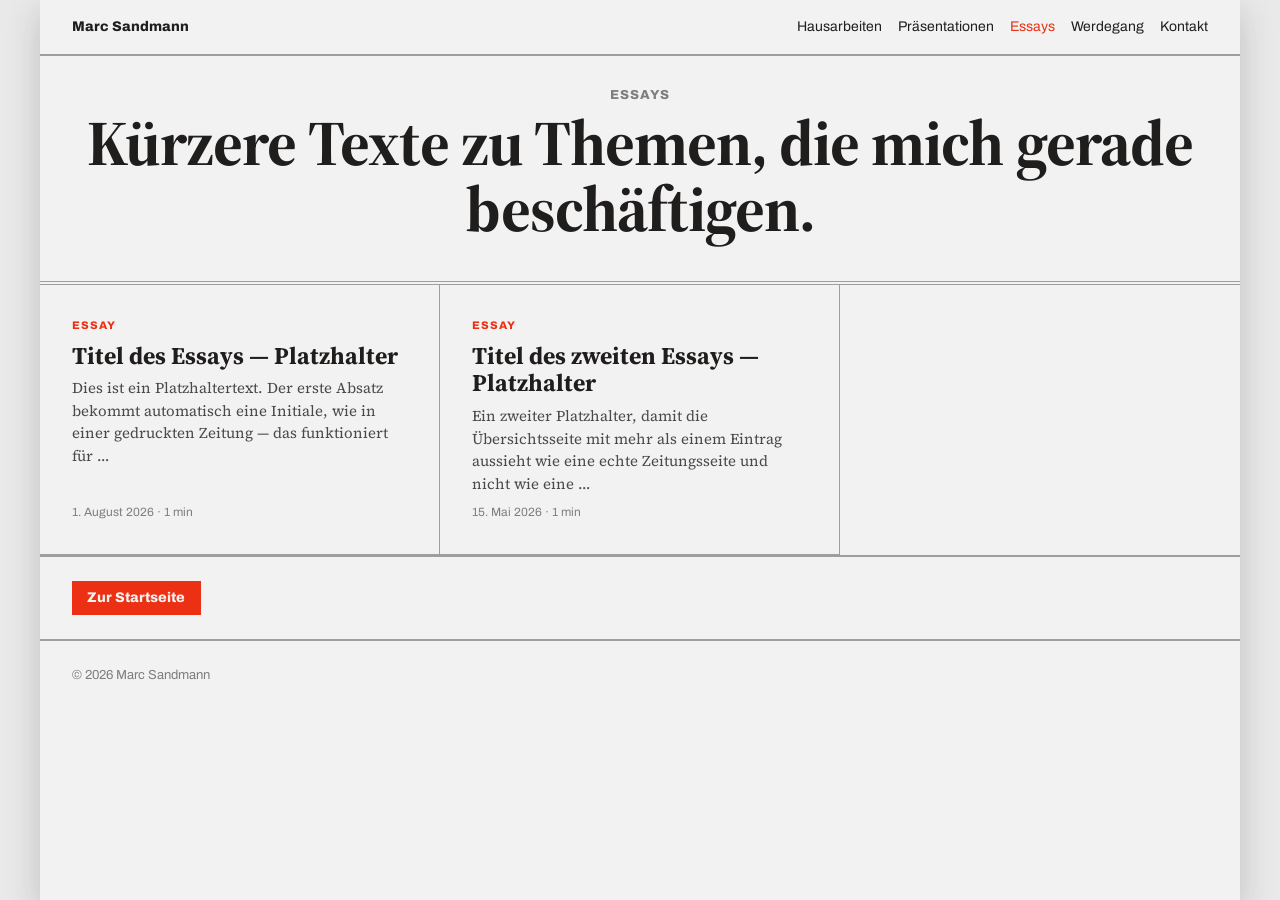
==== essays.html @ b4d4c127 "Initial version of the personal portfolio website Static site with Hausarbeiten register, Präsentati" ====
<!DOCTYPE html>
<html lang="de">
<head>
<meta charset="utf-8">
<meta name="viewport" content="width=device-width, initial-scale=1">
<title>Essays — Marc Sandmann</title>
<meta name="description" content="Kürzere Texte zu Themen, die mich gerade beschäftigen.">
<link rel="stylesheet" href="styles.css">
<link rel="stylesheet" href="site.css">
<link rel="stylesheet" href="newspaper.css">
</head>
<body>
<div class="page-shell">
  <nav class="nav">
    <a class="nav-brand" href="index.html" style="text-decoration:none">Marc Sandmann</a>
    <a href="hausarbeiten.html">Hausarbeiten</a>
    <a href="praesentationen.html">Präsentationen</a>
    <a href="essays.html" aria-current="page">Essays</a>
    <a href="index.html#werdegang">Werdegang</a>
    <a href="kontakt.html">Kontakt</a>
  </nav>

  <header class="hero newspaper-masthead">
    <h6 class="text-muted">Essays</h6>
    <h1>Kürzere Texte zu Themen, die mich gerade beschäftigen.</h1>
  </header>

  <section class="teaser-grid">
    <a class="teaser" href="essays/platzhalter-eins.html">
      <span class="teaser-kicker">Essay</span>
      <h2>Titel des Essays — Platzhalter</h2>
      <p>Dies ist ein Platzhaltertext. Der erste Absatz bekommt automatisch eine Initiale, wie in einer gedruckten Zeitung — das funktioniert für …</p>
      <span class="teaser-meta text-muted">1. August 2026 · 1 min</span>
    </a>
    <a class="teaser" href="essays/platzhalter-zwei.html">
      <span class="teaser-kicker">Essay</span>
      <h2>Titel des zweiten Essays — Platzhalter</h2>
      <p>Ein zweiter Platzhalter, damit die Übersichtsseite mit mehr als einem Eintrag aussieht wie eine echte Zeitungsseite und nicht wie eine …</p>
      <span class="teaser-meta text-muted">15. Mai 2026 · 1 min</span>
    </a>
  </section>

  <div class="register-footer">
    <a class="btn btn-primary" href="index.html">Zur Startseite</a>
  </div>

  <footer class="site-footer text-muted">
    © 2026 Marc Sandmann
  </footer>

</div>
</body>
</html>
---- styles.css ----
/* Modernist — design-system tokens and component classes. This file is the source of truth for the system's look; retune it here and see readme.md. */
@import url('https://fonts.googleapis.com/css2?family=Archivo:wght@400;600;800&display=swap');

:root {
  --color-bg: #f3f2f2;
  --color-surface: #eae9e9;
  --color-text: #201e1d;
  --color-accent: #ec3013;
  --color-accent-2: #e15b47;
  --color-divider: color-mix(in srgb, #201e1d 40%, transparent);

  /* Tonal ramps — generated in OKLCH on one shared lightness scale, so the
     same step of any role matches the others in visual value. */
  --color-neutral-100: #f8f4f4;
  --color-neutral-200: #eae7e7;
  --color-neutral-300: #d7d3d3;
  --color-neutral-400: #bab6b6;
  --color-neutral-500: #9b9797;
  --color-neutral-600: #7d7979;
  --color-neutral-700: #605d5d;
  --color-neutral-800: #444141;
  --color-neutral-900: #2d2b2b;

  --color-accent-100: #fff2ef;
  --color-accent-200: #ffe0d9;
  --color-accent-300: #ffc4b8;
  --color-accent-400: #ff9783;
  --color-accent-500: #ff563c;
  --color-accent-600: #dd2b0f;
  --color-accent-700: #ae1800;
  --color-accent-800: #7c1405;
  --color-accent-900: #4d170e;

  --color-accent-2-100: #fff2ef;
  --color-accent-2-200: #ffe0da;
  --color-accent-2-300: #ffc4b9;
  --color-accent-2-400: #ff9784;
  --color-accent-2-500: #ef6853;
  --color-accent-2-600: #c94b39;
  --color-accent-2-700: #9e3526;
  --color-accent-2-800: #71261b;
  --color-accent-2-900: #471d16;

  --font-heading: "Archivo", system-ui, sans-serif;
  --font-heading-weight: 800;
  --font-body: "Archivo", system-ui, sans-serif;

  --space-1: 4.0px;
  --space-2: 8.0px;
  --space-3: 12.0px;
  --space-4: 16.0px;
  --space-6: 24.0px;
  --space-8: 32.0px;

  --radius-sm: 0px;
  --radius-md: 0px;
  --radius-lg: 0px;

  /* Elevation — derived from the ground: soft ink-tinted shadows on a
     light theme, a hairline edge + ambient darkness on a dark one. */
  --shadow-sm: 0 1px 2px color-mix(in srgb, #2d2b2b 14%, transparent);
  --shadow-md: 0 3px 10px color-mix(in srgb, #2d2b2b 16%, transparent);
  --shadow-lg: 0 12px 32px color-mix(in srgb, #2d2b2b 22%, transparent);
}

body {
  background: var(--color-bg);
  color: var(--color-text);
  font-family: var(--font-body);
}
h1, h2, h3, h4 { font-family: var(--font-heading); font-weight: var(--font-heading-weight); }

.grayscale{filter:grayscale(1) contrast(1.08)}

/* ══════════════════════════════════════════════════════════════════════════
   Components — built with the tokens above. Plain CSS
   on plain HTML: no JavaScript, no build step. Each class is documented in
   readme.md and demonstrated in foundations/ and components/.
   ══════════════════════════════════════════════════════════════════════ */

*, *::before, *::after { box-sizing: border-box; }
body { margin: 0; font-size: 15px; line-height: 1.55; font-weight: 400; }
h1, h2, h3, h4, h5, h6 {
  font-family: var(--font-heading); font-weight: var(--font-heading-weight);
  line-height: 1.12; letter-spacing: -0.015em; margin: 0 0 var(--space-2);
}
h1 { font-size: 42px; }
h2 { font-size: 32px; }
h3 { font-size: 25px; }
h4 { font-size: 20px; }
h5 { font-size: 16px; }
h6 { font-size: 13px; }
h6 { letter-spacing: 0.08em; text-transform: uppercase; }
p { margin: 0 0 var(--space-3); }
a { color: var(--color-accent); text-underline-offset: 3px; }
img { display: block; max-width: 100%; }
figure { margin: 0; }
figcaption {
  font-size: 11px; margin-top: var(--space-1);
  color: color-mix(in srgb, var(--color-text) 55%, transparent);
}
.text-muted { color: color-mix(in srgb, var(--color-text) 55%, transparent); }
:focus { outline: none; }
:focus-visible { outline: 2px solid var(--color-accent); outline-offset: 2px; }
::selection { background: color-mix(in srgb, var(--color-accent) 30%, transparent); }

/* — rules — */
.hr {
  height: 2px; border: 0; margin: var(--space-4) 0;
  background: var(--color-divider);
}

/* — buttons — */
.btn {
  display: inline-flex; align-items: center; justify-content: center; gap: 6px;
  cursor: pointer; text-decoration: none;
  font-family: var(--font-heading); font-weight: var(--font-heading-weight);
  font-size: 14px; line-height: 1.2; color: var(--color-text);
  background: transparent; border: 1px solid transparent;
  padding: var(--space-2) calc(var(--space-3) * 1.2);
  border-radius: var(--radius-md);
}
.btn svg { display: block; }
.btn:disabled { opacity: 0.45; cursor: not-allowed; }
.btn-primary { background: var(--color-accent); color: var(--color-bg); }
.btn-primary:hover { background: var(--color-accent-600); }
.btn-primary:active { background: var(--color-accent-700); }
.btn-secondary { border-color: var(--color-divider); }
.btn-secondary:hover { background: color-mix(in srgb, var(--color-text) 7%, transparent); }
.btn-secondary:active { background: color-mix(in srgb, var(--color-text) 14%, transparent); }
.btn-ghost { color: var(--color-accent); padding-inline: var(--space-1); }
.btn-ghost:hover { background: color-mix(in srgb, var(--color-accent) 10%, transparent); }
.btn-ghost:active { background: color-mix(in srgb, var(--color-accent) 18%, transparent); }
.btn-icon { width: 36px; height: 36px; padding: 0; }
.btn-block { width: 100%; margin-top: var(--space-2); justify-content: flex-start; text-align: left; }

/* — forms — */
.field > label {
  display: block; font-size: 12px; margin-bottom: 5px;
  color: color-mix(in srgb, var(--color-text) 70%, transparent);
}
.input {
  width: 100%; min-height: 36px; padding: 6px 10px; font: inherit;
  font-size: 14px; color: var(--color-text); caret-color: var(--color-accent);
  background: var(--color-surface);
  border: 1px solid var(--color-divider); border-radius: var(--radius-md);
}
.input:hover { border-color: color-mix(in srgb, var(--color-text) 45%, transparent); }
.input:focus-visible { border-color: var(--color-accent); outline-offset: 0; }
textarea.input { min-height: 90px; resize: vertical; }
.radio { display: inline-flex; align-items: center; gap: 8px; cursor: pointer; font-size: 14px; }
.radio input, .seg-opt input {
  position: absolute; opacity: 0; width: 0; height: 0; pointer-events: none;
}
.radio .dot {
  width: 16px; height: 16px; flex: none; border-radius: 50%;
  border: 1.5px solid var(--color-divider);
}
.radio:hover .dot { border-color: var(--color-accent); }
.radio input:checked + .dot {
  border-color: var(--color-accent); background: var(--color-accent);
  box-shadow: inset 0 0 0 4px var(--color-bg);
}
.radio input:focus-visible + .dot { outline: 2px solid var(--color-accent); outline-offset: 2px; }
.seg {
  display: inline-flex; overflow: hidden;
  border: 1px solid var(--color-divider); border-radius: var(--radius-md);
}
.seg-opt {
  display: inline-flex; align-items: center; gap: 6px;
  padding: 7px 12px; font-size: 13px; cursor: pointer;
}
.seg-opt + .seg-opt { border-left: 1px solid var(--color-divider); }
.seg-opt:has(input:checked) { background: var(--color-accent); color: var(--color-bg); }
.seg-opt:not(:has(input:checked)):hover { background: color-mix(in srgb, var(--color-text) 7%, transparent); }
.seg-opt:has(input:focus-visible) { outline: 2px solid var(--color-accent); outline-offset: -2px; }

/* — cards — */
.card {
  display: flex; flex-direction: column; gap: var(--space-2);
  padding: var(--space-3); border-radius: var(--radius-md); background: var(--color-surface);
}
.card-kicker { font-size: 10px; letter-spacing: 0.1em; text-transform: uppercase; color: var(--color-accent); }
.card-title {
  font-family: var(--font-heading); font-weight: var(--font-heading-weight);
  font-size: 17px; line-height: 1.2;
}
.card-body { margin: 0; font-size: 13px; opacity: 0.8; flex: 1; }
.card-meta {
  display: flex; align-items: center; gap: 6px; font-size: 11px;
  color: color-mix(in srgb, var(--color-text) 50%, transparent);
}
.elev-sm { box-shadow: var(--shadow-sm); }
.elev-md { box-shadow: var(--shadow-md); }
.elev-lg { box-shadow: var(--shadow-lg); }

/* — tags — */
.tag {
  display: inline-flex; align-items: center; font-size: 11px;
  letter-spacing: 0.02em; padding: 3px 10px;
  border-radius: calc(var(--radius-md) * 0.75);
}
.tag-accent { background: var(--color-accent-100); color: var(--color-accent-800); }
.tag-accent-2 { background: var(--color-accent-2-100); color: var(--color-accent-2-800); }
.tag-neutral { background: var(--color-neutral-100); color: var(--color-neutral-800); }
.tag-outline { border: 1px solid var(--color-accent); color: var(--color-accent); }

/* — navigation — */
.nav {
  display: flex; align-items: center; gap: var(--space-4);
  padding: var(--space-3) var(--space-4);
  border-bottom: 2px solid var(--color-divider);
}
.nav-brand {
  font-family: var(--font-heading); font-weight: var(--font-heading-weight);
  font-size: 18px; margin-right: auto;
}
.nav a { color: inherit; text-decoration: none; font-size: 14px; }
.nav a:hover, .nav a[aria-current='page'] { color: var(--color-accent); }

/* — tables — */
.table { width: 100%; border-collapse: collapse; font-size: 14px; }
.table th {
  text-align: left; font-size: 11px; letter-spacing: 0.08em; text-transform: uppercase;
  color: color-mix(in srgb, var(--color-text) 60%, transparent);
  padding: var(--space-2); border-bottom: 2px solid var(--color-divider);
}
.table td {
  padding: var(--space-2);
  border-bottom: 1px solid var(--color-divider);
}
.table tbody tr:hover { background: color-mix(in srgb, var(--color-text) 4%, transparent); }

/* — dialog — */
.dialog-backdrop {
  position: fixed; inset: 0; display: grid; place-items: center;
  padding: var(--space-4);
  background: color-mix(in srgb, var(--color-neutral-900) 50%, transparent);
}
.dialog {
  width: min(440px, 100%); display: flex; flex-direction: column; gap: var(--space-3);
  padding: var(--space-4); border-radius: var(--radius-lg);
  background: var(--color-surface); box-shadow: var(--shadow-lg);
}
.dialog-title {
  font-family: var(--font-heading); font-weight: var(--font-heading-weight);
  font-size: 20px;
}
.dialog-body { font-size: 14px; opacity: 0.85; }
.dialog-actions { display: flex; justify-content: flex-end; gap: var(--space-2); margin-top: var(--space-2); }
---- site.css ----
/* Site-Layout — baut auf styles.css (Designsystem) auf. Enthält nur
   Seitenstruktur, die kein Teil des Komponentensystems ist. */

body {
  background: var(--color-surface);
}

.page-shell {
  max-width: 1200px;
  margin: 0 auto;
  background: var(--color-bg);
  box-shadow: var(--shadow-lg);
  min-height: 100vh;
}

.page-shell .nav {
  padding: var(--space-4) var(--space-8);
}

/* — Hero — */
.hero {
  padding: var(--space-8) var(--space-8) var(--space-6);
  border-bottom: 2px solid var(--color-divider);
}
.hero-eyebrow { margin: 0 0 var(--space-3); }
.hero h1 {
  font-size: clamp(32px, 5vw, 64px);
  line-height: 1.02;
  max-width: 22ch;
  margin: 0 0 var(--space-4);
}
.hero p {
  max-width: 60ch;
  font-size: 16px;
  margin: 0;
}

/* — Verteiler (drei Spalten) — */
.distributor {
  display: grid;
  grid-template-columns: repeat(3, 1fr);
  border-bottom: 2px solid var(--color-divider);
}
.distributor-col {
  padding: var(--space-8);
  border-right: 2px solid var(--color-divider);
  display: flex;
  flex-direction: column;
  gap: var(--space-4);
}
.distributor-col:last-child { border-right: none; }
.distributor-col-head {
  display: flex;
  align-items: baseline;
  justify-content: space-between;
}
.distributor-col-head h3 { margin: 0; }

/* — Eintragsliste (geteilt von Startseite & Registerseiten) — */
.entry-list { display: flex; flex-direction: column; }
.entry {
  display: block;
  padding: var(--space-3) 0;
  border-top: 1px solid var(--color-divider);
  text-decoration: none;
  color: var(--color-text);
  font-family: var(--font-heading);
  font-weight: 800;
  font-size: 15px;
}
.entry-meta {
  display: block;
  font-family: var(--font-body);
  font-weight: 400;
  font-size: 13px;
  margin-top: 2px;
}

/* — Werdegang / Stationen (reine Namensliste, ohne Datum/Rolle) — */
.werdegang {
  display: grid;
  grid-template-columns: 220px 1fr;
  border-bottom: 2px solid var(--color-divider);
}
.werdegang-label { padding: var(--space-8); border-right: 2px solid var(--color-divider); }
.werdegang-label h6 { margin: 0 0 var(--space-2); }
.stations {
  display: grid;
  grid-template-columns: repeat(4, 1fr);
}
.station {
  padding: var(--space-6) var(--space-8);
  border-right: 1px solid var(--color-divider);
  border-bottom: 1px solid var(--color-divider);
  font-family: var(--font-heading);
  font-weight: 800;
  font-size: 15px;
  display: flex;
  align-items: center;
}
.stations .station:nth-child(4n) { border-right: none; }
.stations .station:nth-child(n+5) { border-bottom: none; }

/* — Kontakt-Banner — */
.contact-banner {
  background: var(--color-accent);
  color: var(--color-bg);
  padding: var(--space-8);
  display: flex;
  align-items: flex-end;
  justify-content: space-between;
  gap: var(--space-8);
  flex-wrap: wrap;
}
.contact-banner h2 {
  margin: 0;
  font-size: clamp(24px, 4vw, 40px);
  max-width: 24ch;
  line-height: 1.05;
  color: inherit;
}
.contact-banner a {
  font-family: var(--font-heading);
  font-weight: 800;
  font-size: 16px;
  color: var(--color-bg);
  text-decoration: none;
  border-bottom: 2px solid var(--color-bg);
  white-space: nowrap;
}

/* — Registerkopf (Titel + Kennzahlen) — */
.register-header {
  display: grid;
  grid-template-columns: 2fr 1fr;
  border-bottom: 2px solid var(--color-divider);
}
.register-intro { padding: var(--space-8); border-right: 2px solid var(--color-divider); }
.register-intro h1 { font-size: clamp(28px, 4vw, 52px); max-width: 20ch; margin: 0 0 var(--space-4); }
.register-intro p { max-width: 52ch; margin: 0; font-size: 16px; }
.register-stats { padding: var(--space-8); display: flex; flex-direction: column; justify-content: flex-end; gap: var(--space-2); }
.register-stat {
  display: flex; justify-content: space-between;
  border-bottom: 1px solid var(--color-divider);
  padding-bottom: 6px; font-size: 14px;
}
.register-stat:last-child { border-bottom: none; padding-bottom: 0; }

.register-footer {
  padding: var(--space-6) var(--space-8);
  border-top: 2px solid var(--color-divider);
  display: flex; justify-content: space-between; align-items: center;
  flex-wrap: wrap; gap: var(--space-3);
}

/* — Downloadbereich (Präsentationen) — */
.download-grid {
  display: grid;
  grid-template-columns: repeat(2, 1fr);
  border-bottom: 2px solid var(--color-divider);
}
.download-card {
  padding: var(--space-8);
  border-right: 1px solid var(--color-divider);
  border-bottom: 1px solid var(--color-divider);
  display: flex;
  align-items: center;
  justify-content: space-between;
  gap: var(--space-4);
}
.download-card:nth-child(2n) { border-right: none; }
.download-card-title {
  font-family: var(--font-heading);
  font-weight: 800;
  font-size: 16px;
}
.download-empty {
  padding: var(--space-8);
  font-size: 14px;
  color: color-mix(in srgb, var(--color-text) 55%, transparent);
}
.download-empty code {
  background: var(--color-surface);
  padding: 2px 6px;
  font-size: 13px;
}

/* — Kontaktseite — */
.contact-page { padding: var(--space-8); display: flex; flex-direction: column; gap: var(--space-6); max-width: 60ch; }
.contact-fields { display: grid; grid-template-columns: repeat(2, 1fr); gap: var(--space-6); }
.contact-field h6 { margin: 0 0 var(--space-1); }

footer.site-footer {
  padding: var(--space-6) var(--space-8);
  border-top: 2px solid var(--color-divider);
  font-size: 13px;
}

/* — Responsive — */
@media (max-width: 900px) {
  .distributor { grid-template-columns: 1fr; }
  .distributor-col { border-right: none; border-bottom: 2px solid var(--color-divider); }
  .distributor-col:last-child { border-bottom: none; }
  .werdegang { grid-template-columns: 1fr; }
  .werdegang-label { border-right: none; border-bottom: 2px solid var(--color-divider); }
  .stations { grid-template-columns: repeat(2, 1fr); }
  .stations .station { border-right: 1px solid var(--color-divider); }
  .stations .station:nth-child(2n) { border-right: none; }
  .stations .station:nth-child(n+7) { border-bottom: none; }
  .register-header { grid-template-columns: 1fr; }
  .register-intro { border-right: none; border-bottom: 2px solid var(--color-divider); }
  .download-grid { grid-template-columns: 1fr; }
  .download-card { border-right: none; }
  .contact-fields { grid-template-columns: 1fr; }
}

@media (max-width: 640px) {
  .page-shell .nav { flex-wrap: wrap; row-gap: var(--space-2); }
  .hero, .register-intro, .register-stats, .distributor-col, .werdegang-label, .station, .contact-banner, .contact-page, .download-card, .download-empty {
    padding: var(--space-6) var(--space-4);
  }
  .stations { grid-template-columns: 1fr; }
  .stations .station { border-right: none; }
  .register-footer { padding: var(--space-4); }
  .contact-banner { flex-direction: column; align-items: flex-start; }
}
---- newspaper.css ----
/* Zeitungslayout für den Essay-Bereich. Setzt auf styles.css/site.css auf. */
@import url('https://fonts.googleapis.com/css2?family=Source+Serif+4:ital,wght@0,400;0,600;0,700;1,400&display=swap');

:root {
  --font-serif: "Source Serif 4", Georgia, "Times New Roman", serif;
}

/* — Titelseite (essays.html) — */
.newspaper-masthead {
  text-align: center;
  border-bottom: 4px double var(--color-divider);
}
.newspaper-masthead h1 {
  font-family: var(--font-serif);
  font-weight: 700;
  max-width: none;
}
.newspaper-masthead p { margin: 0 auto; text-align: left; }

.teaser-grid {
  display: grid;
  grid-template-columns: repeat(3, 1fr);
}
.teaser {
  display: flex;
  flex-direction: column;
  gap: var(--space-2);
  padding: var(--space-8);
  border-right: 1px solid var(--color-divider);
  border-bottom: 1px solid var(--color-divider);
  text-decoration: none;
  color: var(--color-text);
}
.teaser:nth-child(3n) { border-right: none; }
.teaser-kicker {
  font-family: var(--font-heading);
  font-weight: 800;
  font-size: 11px;
  letter-spacing: 0.08em;
  text-transform: uppercase;
  color: var(--color-accent);
}
.teaser h2 {
  font-family: var(--font-serif);
  font-weight: 700;
  font-size: 24px;
  line-height: 1.15;
  margin: 0;
  letter-spacing: 0;
}
.teaser p {
  font-family: var(--font-serif);
  font-size: 15px;
  line-height: 1.5;
  color: color-mix(in srgb, var(--color-text) 80%, transparent);
  margin: 0;
  flex: 1;
}
.teaser-meta { font-size: 12px; }

.newspaper-empty {
  padding: var(--space-8);
  color: color-mix(in srgb, var(--color-text) 55%, transparent);
}

/* — Artikelseite — */
.article { padding: var(--space-8); max-width: 780px; margin: 0 auto; }
.article-head {
  text-align: center;
  border-bottom: 1px solid var(--color-divider);
  padding-bottom: var(--space-6);
  margin-bottom: var(--space-6);
}
.article-kicker {
  display: block;
  font-family: var(--font-heading);
  font-weight: 800;
  font-size: 12px;
  letter-spacing: 0.08em;
  text-transform: uppercase;
  color: var(--color-accent);
  margin-bottom: var(--space-2);
}
.article-head h1 {
  font-family: var(--font-serif);
  font-weight: 700;
  font-size: clamp(30px, 4vw, 46px);
  line-height: 1.1;
  letter-spacing: 0;
  max-width: none;
  margin: 0 0 var(--space-3);
}
.article-byline {
  font-size: 13px;
  color: color-mix(in srgb, var(--color-text) 55%, transparent);
}

.article-body {
  font-family: var(--font-serif);
  font-size: 18px;
  line-height: 1.65;
  column-width: 340px;
  column-gap: var(--space-8);
  column-rule: 1px solid var(--color-divider);
}
.article-body p { margin: 0 0 var(--space-4); }
.article-body h2 {
  font-family: var(--font-serif);
  font-weight: 700;
  font-size: 22px;
  letter-spacing: 0;
  column-span: all;
  margin: var(--space-2) 0 var(--space-3);
}
.article-body blockquote {
  margin: 0 0 var(--space-4);
  padding-left: var(--space-4);
  border-left: 2px solid var(--color-accent);
  font-style: italic;
  color: color-mix(in srgb, var(--color-text) 80%, transparent);
}
.article-body p.lede .dropcap {
  float: left;
  font-family: var(--font-serif);
  font-weight: 700;
  font-size: 64px;
  line-height: 0.8;
  padding: 6px 6px 0 0;
  color: var(--color-accent);
}

.article-footer {
  max-width: 780px;
  margin: var(--space-8) auto 0;
  padding: var(--space-8);
  border-top: 1px solid var(--color-divider);
}

@media (max-width: 900px) {
  .teaser-grid { grid-template-columns: 1fr; }
  .teaser { border-right: none; }
  .article-body { column-width: auto; column-count: 1; }
}

@media (max-width: 640px) {
  .article, .article-footer { padding: var(--space-6) var(--space-4); }
  .article-body { font-size: 16px; }
}
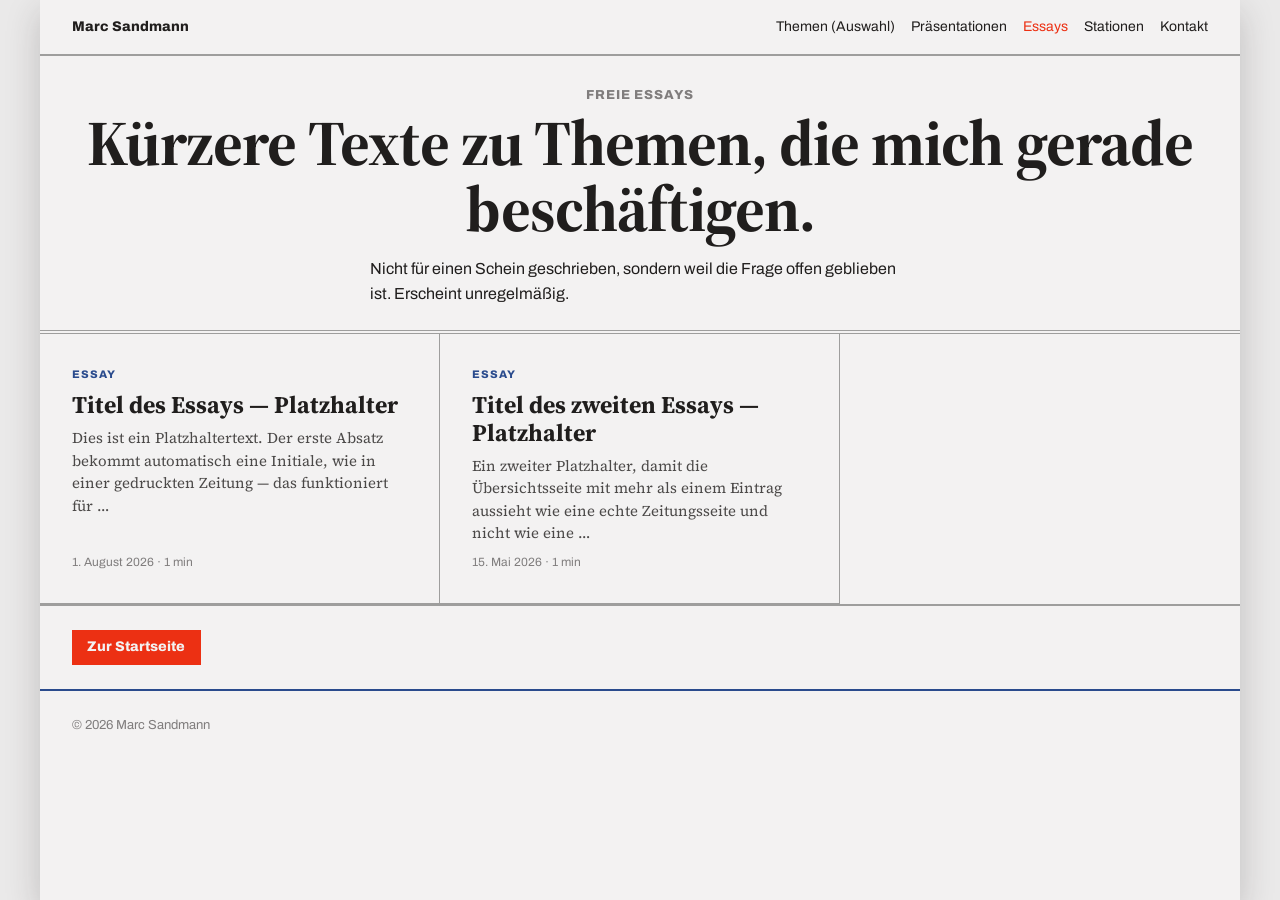
==== commit 5b764672: "Website v2: Zweitfarbe, Porträtfoto, Fachgruppen, neue Stationen-Seite Umsetzung des Claude-Design-H" ====
--- a/essays.html
+++ b/essays.html
@@ -13,16 +13,17 @@
 <div class="page-shell">
   <nav class="nav">
     <a class="nav-brand" href="index.html" style="text-decoration:none">Marc Sandmann</a>
-    <a href="hausarbeiten.html">Hausarbeiten</a>
+    <a href="themen.html">Themen (Auswahl)</a>
     <a href="praesentationen.html">Präsentationen</a>
     <a href="essays.html" aria-current="page">Essays</a>
-    <a href="index.html#werdegang">Werdegang</a>
+    <a href="stationen.html">Stationen</a>
     <a href="kontakt.html">Kontakt</a>
   </nav>
 
   <header class="hero newspaper-masthead">
-    <h6 class="text-muted">Essays</h6>
+    <h6 class="text-muted">Freie Essays</h6>
     <h1>Kürzere Texte zu Themen, die mich gerade beschäftigen.</h1>
+    <p>Nicht für einen Schein geschrieben, sondern weil die Frage offen geblieben ist. Erscheint unregelmäßig.</p>
   </header>
 
   <section class="teaser-grid">
--- a/site.css
+++ b/site.css
@@ -1,5 +1,13 @@
 /* Site-Layout — baut auf styles.css (Designsystem) auf. Enthält nur
    Seitenstruktur, die kein Teil des Komponentensystems ist. */
+
+:root {
+  /* Bewusste Erweiterung des (eigentlich einfarbig roten) Designsystems:
+     Rot bleibt Aktionen vorbehalten (Buttons, Kontaktbanner), Blau ordnet
+     und gliedert (Rubriken, Tags, Jahreszahlen, Trennlinien). */
+  --color-secondary: #2a4b8d;
+  --color-secondary-tint: #e4e9f4;
+}
 
 body {
   background: var(--color-surface);
@@ -17,7 +25,7 @@
   padding: var(--space-4) var(--space-8);
 }
 
-/* — Hero — */
+/* — Hero (einfach, z.B. Essays-Titelseite) — */
 .hero {
   padding: var(--space-8) var(--space-8) var(--space-6);
   border-bottom: 2px solid var(--color-divider);
@@ -35,6 +43,35 @@
   margin: 0;
 }
 
+/* — Hero, geteilt (Startseite: Text + Porträt) — */
+.hero-split {
+  display: grid;
+  grid-template-columns: 1.5fr 1fr;
+  border-bottom: 2px solid var(--color-divider);
+}
+.hero-split-text {
+  padding: var(--space-8);
+  border-right: 2px solid var(--color-divider);
+  display: flex;
+  flex-direction: column;
+  justify-content: space-between;
+  gap: var(--space-6);
+}
+.hero-split-text h6 { color: var(--color-secondary); margin: 0 0 var(--space-3); }
+.hero-split-text h1 { font-size: clamp(28px, 3.6vw, 46px); line-height: 1.02; max-width: 26ch; margin: 0; }
+.hero-split-text p { font-size: 17px; max-width: 58ch; margin: 0; }
+.hero-split-actions { display: flex; gap: var(--space-3); }
+.hero-split-media { display: flex; flex-direction: column; }
+.hero-split-photo { flex: 1; min-height: 380px; overflow: hidden; }
+.hero-split-photo img { width: 100%; height: 100%; object-fit: cover; object-position: 50% 22%; display: block; }
+.hero-split-bio {
+  padding: var(--space-6) var(--space-8);
+  border-top: 2px solid var(--color-divider);
+  background: var(--color-secondary-tint);
+}
+.hero-split-bio h6 { margin: 0 0 var(--space-2); }
+.hero-split-bio p { font-size: 14px; line-height: 1.5; margin: 0; }
+
 /* — Verteiler (drei Spalten) — */
 .distributor {
   display: grid;
@@ -53,6 +90,8 @@
   display: flex;
   align-items: baseline;
   justify-content: space-between;
+  border-bottom: 3px solid var(--color-secondary);
+  padding-bottom: var(--space-2);
 }
 .distributor-col-head h3 { margin: 0; }
 
@@ -76,7 +115,7 @@
   margin-top: 2px;
 }
 
-/* — Werdegang / Stationen (reine Namensliste, ohne Datum/Rolle) — */
+/* — Stationen-Kurzraster (Startseite) — */
 .werdegang {
   display: grid;
   grid-template-columns: 220px 1fr;
@@ -92,12 +131,12 @@
   padding: var(--space-6) var(--space-8);
   border-right: 1px solid var(--color-divider);
   border-bottom: 1px solid var(--color-divider);
-  font-family: var(--font-heading);
-  font-weight: 800;
-  font-size: 15px;
-  display: flex;
-  align-items: center;
-}
+  display: flex;
+  flex-direction: column;
+  gap: 4px;
+}
+.station-name { font-family: var(--font-heading); font-weight: 800; font-size: 15px; }
+.station-year { font-family: var(--font-heading); font-weight: 800; font-size: 13px; color: var(--color-secondary); }
 .stations .station:nth-child(4n) { border-right: none; }
 .stations .station:nth-child(n+5) { border-bottom: none; }
 
@@ -138,7 +177,11 @@
 .register-intro { padding: var(--space-8); border-right: 2px solid var(--color-divider); }
 .register-intro h1 { font-size: clamp(28px, 4vw, 52px); max-width: 20ch; margin: 0 0 var(--space-4); }
 .register-intro p { max-width: 52ch; margin: 0; font-size: 16px; }
-.register-stats { padding: var(--space-8); display: flex; flex-direction: column; justify-content: flex-end; gap: var(--space-2); }
+.register-stats {
+  padding: var(--space-8);
+  background: var(--color-secondary-tint);
+  display: flex; flex-direction: column; justify-content: flex-end; gap: var(--space-2);
+}
 .register-stat {
   display: flex; justify-content: space-between;
   border-bottom: 1px solid var(--color-divider);
@@ -153,6 +196,52 @@
   flex-wrap: wrap; gap: var(--space-3);
 }
 
+/* — Themen: Fachgruppen — */
+.theme-group { border-bottom: 2px solid var(--color-divider); }
+.theme-group-head {
+  padding: var(--space-4) var(--space-8);
+  background: var(--color-secondary-tint);
+  border-bottom: 1px solid var(--color-divider);
+  display: flex;
+  align-items: baseline;
+  gap: var(--space-3);
+}
+.theme-group-head h3 { margin: 0; color: var(--color-secondary); font-size: 20px; }
+.theme-entries { padding: 0 var(--space-8) var(--space-4); display: flex; flex-direction: column; }
+.theme-entry {
+  display: flex;
+  justify-content: space-between;
+  align-items: baseline;
+  gap: var(--space-6);
+  padding: var(--space-3) 0;
+  border-top: 1px solid var(--color-divider);
+}
+.theme-entries .theme-entry:first-child { border-top: none; }
+.theme-entry-title { font-family: var(--font-heading); font-weight: 800; font-size: 15px; }
+.theme-entry-meta { display: block; font-size: 13px; margin-top: 2px; }
+.tag-outline-secondary {
+  flex: none;
+  display: inline-flex; align-items: center;
+  font-size: 11px; letter-spacing: 0.02em; padding: 3px 10px;
+  border: 1px solid var(--color-secondary); color: var(--color-secondary);
+  white-space: nowrap;
+}
+
+/* — Themen: Detailseite — */
+.theme-detail-head { display: grid; grid-template-columns: 1.6fr 1fr; border-bottom: 2px solid var(--color-divider); }
+.theme-detail-main { padding: var(--space-8); border-right: 2px solid var(--color-divider); }
+.theme-detail-tags { display: flex; gap: var(--space-2); margin-bottom: var(--space-4); }
+.theme-detail-main h1 { font-size: clamp(28px, 4vw, 48px); line-height: 1.05; max-width: 18ch; margin: 0 0 var(--space-3); }
+.theme-detail-main .subtitle { font-size: 19px; max-width: 44ch; margin: 0; }
+.theme-detail-meta { padding: var(--space-8); background: var(--color-secondary-tint); display: flex; flex-direction: column; justify-content: space-between; gap: var(--space-4); }
+.theme-detail-meta-row { display: flex; justify-content: space-between; font-size: 14px; padding: 6px 0; border-bottom: 1px solid var(--color-divider); }
+.theme-detail-meta-row:last-child { border-bottom: none; }
+.theme-abstract { display: grid; grid-template-columns: 220px 1fr; border-bottom: 2px solid var(--color-divider); }
+.theme-abstract-label { padding: var(--space-8); border-right: 2px solid var(--color-divider); }
+.theme-abstract-body { padding: var(--space-8); max-width: 68ch; }
+.theme-abstract-body p { font-size: 17px; line-height: 1.6; margin: 0 0 var(--space-3); }
+.theme-abstract-body p.text-muted { font-size: 15px; }
+
 /* — Downloadbereich (Präsentationen) — */
 .download-grid {
   display: grid;
@@ -174,30 +263,73 @@
   font-weight: 800;
   font-size: 16px;
 }
-.download-empty {
-  padding: var(--space-8);
-  font-size: 14px;
-  color: color-mix(in srgb, var(--color-text) 55%, transparent);
-}
-.download-empty code {
-  background: var(--color-surface);
-  padding: 2px 6px;
-  font-size: 13px;
-}
+.presentations-empty {
+  padding: var(--space-8);
+  display: grid;
+  grid-template-columns: 1fr 1fr;
+  gap: var(--space-8);
+  align-items: start;
+  border-bottom: 2px solid var(--color-divider);
+}
+.presentations-empty-text h3 { margin: 0 0 var(--space-2); }
+.presentations-empty-text p { font-size: 15px; max-width: 46ch; margin: 0; }
+.presentations-empty-box {
+  background: var(--color-secondary-tint);
+  padding: var(--space-6);
+  border-left: 4px solid var(--color-secondary);
+  display: flex; flex-direction: column; gap: var(--space-3);
+}
+.presentations-empty-box h6 { margin: 0; }
+.presentations-empty-box ul { margin: 0; padding: 0; list-style: none; display: flex; flex-direction: column; gap: 6px; font-size: 14px; }
+
+/* — Stationen (eigene Seite) — */
+.education-block {
+  background: var(--color-secondary-tint);
+  padding: var(--space-8);
+  display: grid;
+  grid-template-columns: 220px 1fr;
+  gap: var(--space-8);
+  border-bottom: 2px solid var(--color-divider);
+}
+.education-block h6 { margin: 0; }
+.education-items { display: flex; flex-direction: column; gap: var(--space-4); }
+.education-item-title { font-family: var(--font-heading); font-weight: 800; font-size: 17px; }
+.education-item-meta { font-size: 14px; }
+
+.station-group { display: grid; grid-template-columns: 220px 1fr; border-bottom: 2px solid var(--color-divider); }
+.station-group-label { padding: var(--space-8); border-right: 2px solid var(--color-divider); }
+.station-group-label h6 { margin: 0; }
+.station-rows { display: flex; flex-direction: column; }
+.station-row {
+  padding: var(--space-4) var(--space-8);
+  display: flex; justify-content: space-between; align-items: baseline; gap: var(--space-6);
+  border-top: 1px solid var(--color-divider);
+}
+.station-rows .station-row:first-child { border-top: none; }
+.station-row-name { font-family: var(--font-heading); font-weight: 800; font-size: 16px; }
+.station-row-year { font-family: var(--font-heading); font-weight: 800; font-size: 14px; color: var(--color-secondary); text-align: right; white-space: nowrap; }
 
 /* — Kontaktseite — */
-.contact-page { padding: var(--space-8); display: flex; flex-direction: column; gap: var(--space-6); max-width: 60ch; }
+.contact-split { display: grid; grid-template-columns: 1.4fr 1fr; border-bottom: 2px solid var(--color-divider); }
+.contact-split-text { padding: var(--space-8); border-right: 2px solid var(--color-divider); display: flex; flex-direction: column; gap: var(--space-4); }
+.contact-split-text h6 { color: var(--color-secondary); margin: 0; }
+.contact-split-text h1 { font-size: clamp(28px, 4vw, 48px); max-width: 16ch; margin: 0; }
+.contact-split-text > p { font-size: 16px; max-width: 52ch; margin: 0; }
+.contact-split-media { min-height: 380px; overflow: hidden; }
+.contact-split-media img { width: 100%; height: 100%; object-fit: cover; object-position: 50% 22%; display: block; }
 .contact-fields { display: grid; grid-template-columns: repeat(2, 1fr); gap: var(--space-6); }
 .contact-field h6 { margin: 0 0 var(--space-1); }
 
 footer.site-footer {
   padding: var(--space-6) var(--space-8);
-  border-top: 2px solid var(--color-divider);
+  border-top: 2px solid var(--color-secondary);
   font-size: 13px;
 }
 
 /* — Responsive — */
 @media (max-width: 900px) {
+  .hero-split { grid-template-columns: 1fr; }
+  .hero-split-text { border-right: none; border-bottom: 2px solid var(--color-divider); }
   .distributor { grid-template-columns: 1fr; }
   .distributor-col { border-right: none; border-bottom: 2px solid var(--color-divider); }
   .distributor-col:last-child { border-bottom: none; }
@@ -209,18 +341,34 @@
   .stations .station:nth-child(n+7) { border-bottom: none; }
   .register-header { grid-template-columns: 1fr; }
   .register-intro { border-right: none; border-bottom: 2px solid var(--color-divider); }
+  .theme-detail-head { grid-template-columns: 1fr; }
+  .theme-detail-main { border-right: none; border-bottom: 2px solid var(--color-divider); }
+  .theme-abstract { grid-template-columns: 1fr; }
+  .theme-abstract-label { border-right: none; border-bottom: 2px solid var(--color-divider); }
   .download-grid { grid-template-columns: 1fr; }
   .download-card { border-right: none; }
+  .presentations-empty { grid-template-columns: 1fr; }
+  .education-block { grid-template-columns: 1fr; }
+  .station-group { grid-template-columns: 1fr; }
+  .station-group-label { border-right: none; border-bottom: 2px solid var(--color-divider); }
+  .contact-split { grid-template-columns: 1fr; }
+  .contact-split-text { border-right: none; border-bottom: 2px solid var(--color-divider); }
   .contact-fields { grid-template-columns: 1fr; }
 }
 
 @media (max-width: 640px) {
   .page-shell .nav { flex-wrap: wrap; row-gap: var(--space-2); }
-  .hero, .register-intro, .register-stats, .distributor-col, .werdegang-label, .station, .contact-banner, .contact-page, .download-card, .download-empty {
+  .hero, .hero-split-text, .hero-split-bio, .register-intro, .register-stats,
+  .distributor-col, .werdegang-label, .station, .contact-banner, .contact-page,
+  .download-card, .presentations-empty, .presentations-empty-box,
+  .theme-detail-main, .theme-detail-meta, .theme-abstract-label, .theme-abstract-body,
+  .theme-group-head, .theme-entries, .education-block, .station-group-label, .station-row,
+  .contact-split-text {
     padding: var(--space-6) var(--space-4);
   }
   .stations { grid-template-columns: 1fr; }
   .stations .station { border-right: none; }
   .register-footer { padding: var(--space-4); }
   .contact-banner { flex-direction: column; align-items: flex-start; }
-}
+  .theme-entry { flex-direction: column; gap: 4px; }
+}
--- a/newspaper.css
+++ b/newspaper.css
@@ -38,7 +38,7 @@
   font-size: 11px;
   letter-spacing: 0.08em;
   text-transform: uppercase;
-  color: var(--color-accent);
+  color: var(--color-secondary);
 }
 .teaser h2 {
   font-family: var(--font-serif);
@@ -78,7 +78,7 @@
   font-size: 12px;
   letter-spacing: 0.08em;
   text-transform: uppercase;
-  color: var(--color-accent);
+  color: var(--color-secondary);
   margin-bottom: var(--space-2);
 }
 .article-head h1 {
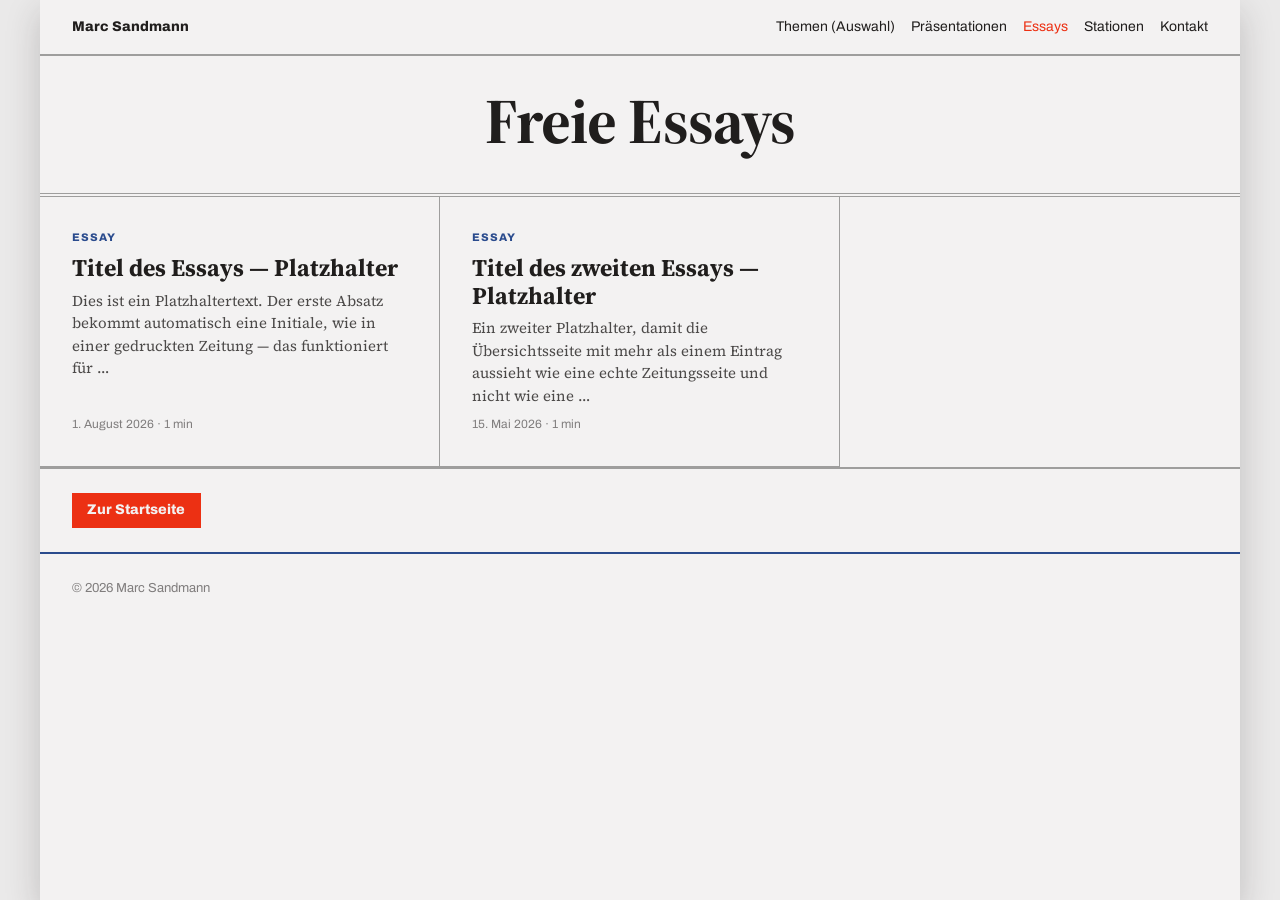
==== commit 2f261bd8: "Website v2.1: Fachzuordnung korrigiert, Essay-Aufmacher, Texte gekürzt Umsetzung des überarbeiteten " ====
--- a/essays.html
+++ b/essays.html
@@ -21,9 +21,7 @@
   </nav>
 
   <header class="hero newspaper-masthead">
-    <h6 class="text-muted">Freie Essays</h6>
-    <h1>Kürzere Texte zu Themen, die mich gerade beschäftigen.</h1>
-    <p>Nicht für einen Schein geschrieben, sondern weil die Frage offen geblieben ist. Erscheint unregelmäßig.</p>
+    <h1>Freie Essays</h1>
   </header>
 
   <section class="teaser-grid">
--- a/site.css
+++ b/site.css
@@ -61,9 +61,40 @@
 .hero-split-text h1 { font-size: clamp(28px, 3.6vw, 46px); line-height: 1.02; max-width: 26ch; margin: 0; }
 .hero-split-text p { font-size: 17px; max-width: 58ch; margin: 0; }
 .hero-split-actions { display: flex; gap: var(--space-3); }
+
+/* — Essay-Aufmacher im Hero — */
+.hero-essay-teaser {
+  display: block;
+  margin-top: var(--space-6);
+  border-top: 3px solid var(--color-secondary);
+  padding-top: var(--space-3);
+  max-width: 58ch;
+  text-decoration: none;
+  color: var(--color-text);
+}
+.hero-essay-teaser-kicker {
+  display: block;
+  font-family: var(--font-heading);
+  font-weight: 800;
+  font-size: 12px;
+  letter-spacing: 0.08em;
+  text-transform: uppercase;
+  color: var(--color-secondary);
+}
+.hero-essay-teaser-image { margin-top: var(--space-3); height: 180px; overflow: hidden; }
+.hero-essay-teaser-image img { width: 100%; height: 100%; object-fit: cover; display: block; }
+.hero-essay-teaser-title {
+  font-family: var(--font-heading);
+  font-weight: 800;
+  font-size: 22px;
+  line-height: 1.15;
+  margin-top: var(--space-2);
+}
+.hero-essay-teaser-meta { font-size: 13px; margin-top: 4px; }
+
 .hero-split-media { display: flex; flex-direction: column; }
-.hero-split-photo { flex: 1; min-height: 380px; overflow: hidden; }
-.hero-split-photo img { width: 100%; height: 100%; object-fit: cover; object-position: 50% 22%; display: block; }
+.hero-split-photo { flex: 1; min-height: 300px; max-height: 340px; overflow: hidden; }
+.hero-split-photo img { width: 100%; height: 100%; object-fit: cover; object-position: 50% 50%; display: block; }
 .hero-split-bio {
   padding: var(--space-6) var(--space-8);
   border-top: 2px solid var(--color-divider);
@@ -177,17 +208,8 @@
 .register-intro { padding: var(--space-8); border-right: 2px solid var(--color-divider); }
 .register-intro h1 { font-size: clamp(28px, 4vw, 52px); max-width: 20ch; margin: 0 0 var(--space-4); }
 .register-intro p { max-width: 52ch; margin: 0; font-size: 16px; }
-.register-stats {
-  padding: var(--space-8);
-  background: var(--color-secondary-tint);
-  display: flex; flex-direction: column; justify-content: flex-end; gap: var(--space-2);
-}
-.register-stat {
-  display: flex; justify-content: space-between;
-  border-bottom: 1px solid var(--color-divider);
-  padding-bottom: 6px; font-size: 14px;
-}
-.register-stat:last-child { border-bottom: none; padding-bottom: 0; }
+.register-header.no-stats { grid-template-columns: 1fr; }
+.register-header.no-stats .register-intro { border-right: none; }
 
 .register-footer {
   padding: var(--space-6) var(--space-8);
@@ -265,22 +287,10 @@
 }
 .presentations-empty {
   padding: var(--space-8);
-  display: grid;
-  grid-template-columns: 1fr 1fr;
-  gap: var(--space-8);
-  align-items: start;
-  border-bottom: 2px solid var(--color-divider);
-}
-.presentations-empty-text h3 { margin: 0 0 var(--space-2); }
-.presentations-empty-text p { font-size: 15px; max-width: 46ch; margin: 0; }
-.presentations-empty-box {
-  background: var(--color-secondary-tint);
-  padding: var(--space-6);
-  border-left: 4px solid var(--color-secondary);
-  display: flex; flex-direction: column; gap: var(--space-3);
-}
-.presentations-empty-box h6 { margin: 0; }
-.presentations-empty-box ul { margin: 0; padding: 0; list-style: none; display: flex; flex-direction: column; gap: 6px; font-size: 14px; }
+  border-bottom: 2px solid var(--color-divider);
+}
+.presentations-empty h3 { margin: 0 0 var(--space-2); }
+.presentations-empty p { font-size: 15px; max-width: 46ch; margin: 0; }
 
 /* — Stationen (eigene Seite) — */
 .education-block {
@@ -316,7 +326,7 @@
 .contact-split-text h1 { font-size: clamp(28px, 4vw, 48px); max-width: 16ch; margin: 0; }
 .contact-split-text > p { font-size: 16px; max-width: 52ch; margin: 0; }
 .contact-split-media { min-height: 380px; overflow: hidden; }
-.contact-split-media img { width: 100%; height: 100%; object-fit: cover; object-position: 50% 22%; display: block; }
+.contact-split-media img { width: 100%; height: 100%; object-fit: cover; object-position: 50% 50%; display: block; }
 .contact-fields { display: grid; grid-template-columns: repeat(2, 1fr); gap: var(--space-6); }
 .contact-field h6 { margin: 0 0 var(--space-1); }
 
@@ -358,9 +368,9 @@
 
 @media (max-width: 640px) {
   .page-shell .nav { flex-wrap: wrap; row-gap: var(--space-2); }
-  .hero, .hero-split-text, .hero-split-bio, .register-intro, .register-stats,
+  .hero, .hero-split-text, .hero-split-bio, .register-intro,
   .distributor-col, .werdegang-label, .station, .contact-banner, .contact-page,
-  .download-card, .presentations-empty, .presentations-empty-box,
+  .download-card, .presentations-empty,
   .theme-detail-main, .theme-detail-meta, .theme-abstract-label, .theme-abstract-body,
   .theme-group-head, .theme-entries, .education-block, .station-group-label, .station-row,
   .contact-split-text {
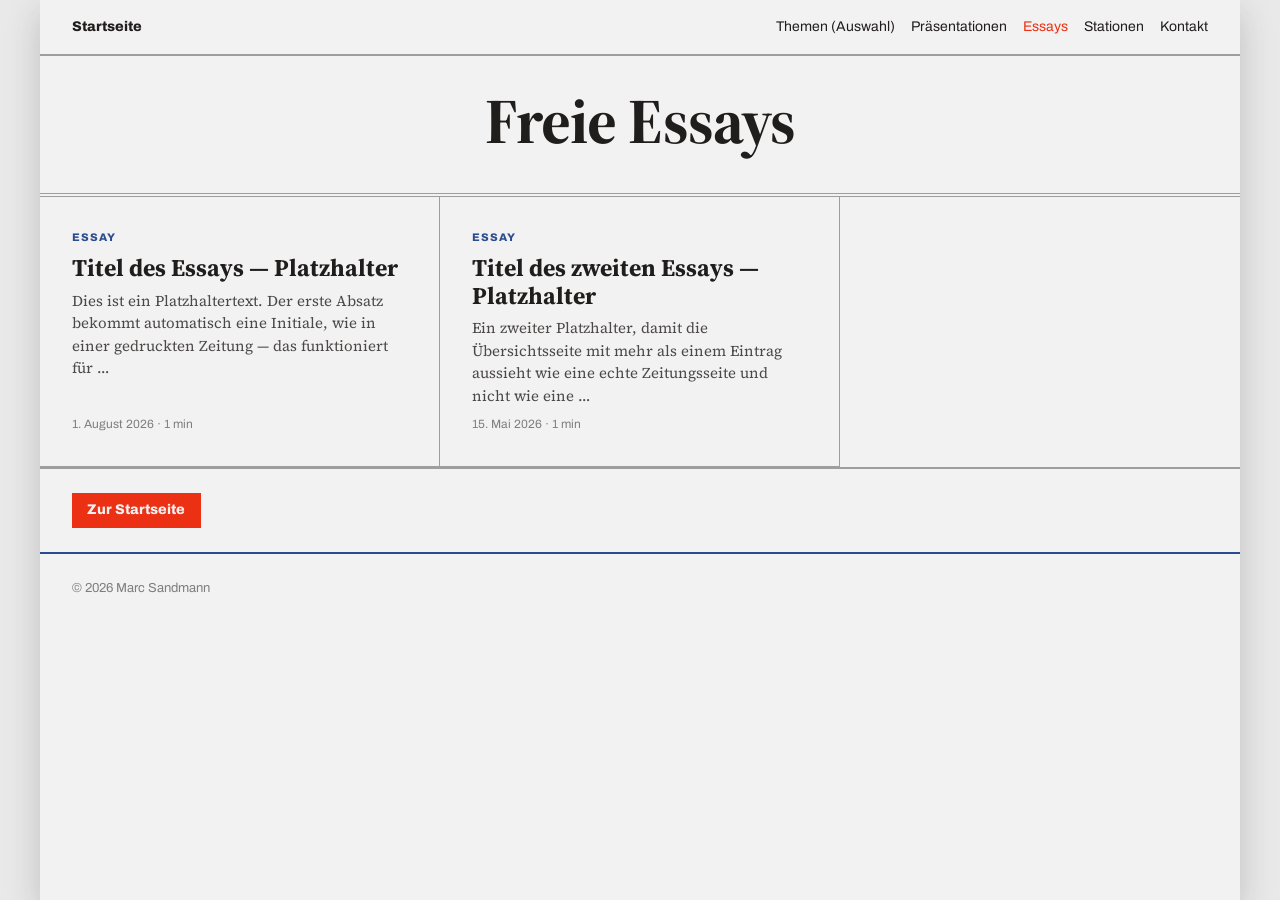
==== commit 8c3a67d4: "Nav-Marke von "Marc Sandmann" zu "Startseite" Der Link zur Startseite oben links heißt jetzt "Starts" ====
--- a/essays.html
+++ b/essays.html
@@ -12,7 +12,7 @@
 <body>
 <div class="page-shell">
   <nav class="nav">
-    <a class="nav-brand" href="index.html" style="text-decoration:none">Marc Sandmann</a>
+    <a class="nav-brand" href="index.html" style="text-decoration:none">Startseite</a>
     <a href="themen.html">Themen (Auswahl)</a>
     <a href="praesentationen.html">Präsentationen</a>
     <a href="essays.html" aria-current="page">Essays</a>
